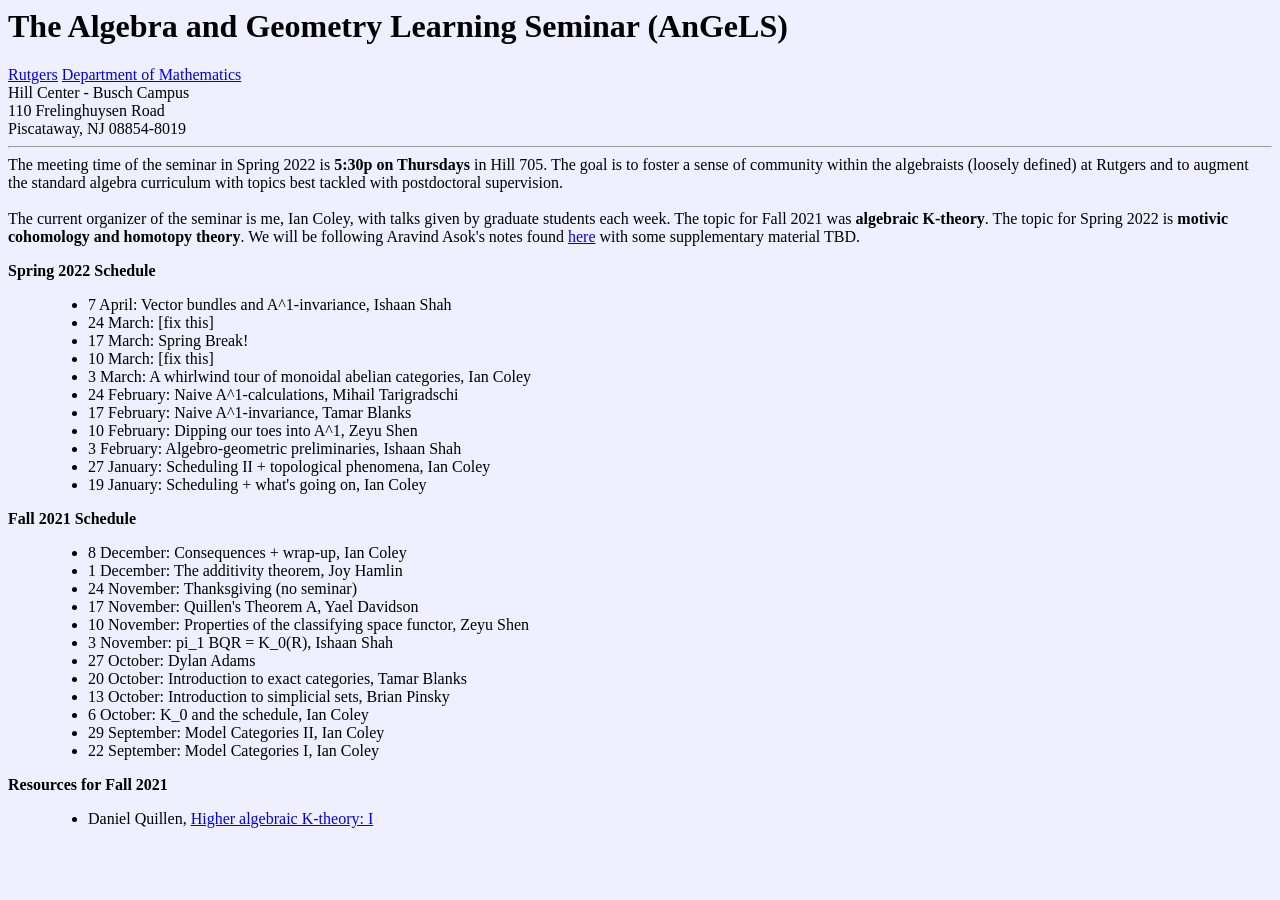
==== angels.html @ 4a5a3100 "Initial commit" ====
<!-- Go through all the generic content and replace with your own data. -->
<html>
<head>
<title>Rutgers Postdoc Colloquium</title> <!-- Change name, 4 places -->
<meta http-equiv="Content-Type" content="text/html; charset=iso-8859-1">
<meta name="author" content="Ian Coley"> <!-- Change name, 4 places -->
<!-- Special styles or stylesheet link come before mathnet.css -->
<style type="text/css"><!--
    .aboutme dt, .location { font-weight: bold; }
--></style>
<link href="/styles/mathnet.css" rel="stylesheet" type="text/css">
</head>

<body bgcolor="#EFEFFF">
<!-- For the following #include to work, the file must be called index.shtml -->
<!-- If you aren't using #include, call it index.html -->
<!--(if you want the banner and navigation bar remove all in parens)#include virtual="/styles/top.incl" -->

<!-- To reveal the valid-HTML icons, remove this line and the ending coment
<div style="text-align:right">
<a href="http://jigsaw.w3.org/css-validator/check/referer">
<img src="/images/valid-css.png" alt="Valid CSS"></a> 
<a href="http://validator.w3.org/check?uri=referer">
<img src="/images/valid-html40.png" alt="Valid HTML 4.0 Transitional"></a> 
</div>
    Ending comment, remove to reveal valid-HTML logo (and make SURE it passes!) -->

<h1>The Algebra and Geometry Learning Seminar (AnGeLS)</h1> <!-- Change name, 4 places -->
<div style="text-align: left">
<a href="https://www.rutgers.edu/">Rutgers</a>  <a href="https://www.math.rutgers.edu/">Department of Mathematics</a>
<br>Hill Center - Busch Campus
<br>110 Frelinghuysen Road
<br>Piscataway, NJ 08854-8019
</div>

<hr>

The meeting time of the seminar in Spring 2022 is <b>5:30p on Thursdays</b> in Hill 705. The goal is to foster a sense of community within the algebraists (loosely defined) at Rutgers and to augment the standard algebra curriculum with topics best tackled with postdoctoral supervision.<br><br>

The current organizer of the seminar is me, Ian Coley, with talks given by graduate students each week. The topic for Fall 2021 was <b>algebraic K-theory</b>. The topic for Spring 2022 is <b>motivic cohomology and homotopy theory</b>. We will be following Aravind Asok's notes found <a href="https://dornsife.usc.edu/assets/sites/1176/docs/PDF/MATH599.S16.pdf">here</a> with some supplementary material TBD.


<dl class=aboutme>
<dt>Spring 2022 Schedule
<dd><ul>
<li> 7 April: Vector bundles and A^1-invariance, Ishaan Shah
<li> 24 March: [fix this]
<li> 17 March: Spring Break!
<li> 10 March: [fix this]
<li> 3 March: A whirlwind tour of monoidal abelian categories, Ian Coley
<li> 24 February: Naive A^1-calculations, Mihail Tarigradschi
<li> 17 February: Naive A^1-invariance, Tamar Blanks
<li> 10 February: Dipping our toes into A^1, Zeyu Shen
<li> 3 February: Algebro-geometric preliminaries, Ishaan Shah
<li> 27 January: Scheduling II + topological phenomena, Ian Coley
<li> 19 January: Scheduling + what's going on, Ian Coley
</ul>

<dt>Fall 2021 Schedule
<dd><ul>
<li> 8 December: Consequences + wrap-up, Ian Coley
<li> 1 December: The additivity theorem, Joy Hamlin
<li> 24 November: Thanksgiving (no seminar)
<li> 17 November: Quillen's Theorem A, Yael Davidson
<li> 10 November: Properties of the classifying space functor, Zeyu Shen
<li> 3 November: pi_1 BQR = K_0(R), Ishaan Shah
<li> 27 October: Dylan Adams
<li> 20 October: Introduction to exact categories, Tamar Blanks
<li> 13 October: Introduction to simplicial sets, Brian Pinsky
<li> 6 October: K_0 and the schedule, Ian Coley
<li> 29 September: Model Categories II, Ian Coley
<li> 22 September: Model Categories I, Ian Coley
</ul>

<dt>Resources for Fall 2021
<dd><ul>
<li> Daniel Quillen, <a href="http://sma.epfl.ch/~hessbell/topo_alg/Quillen.pdf">Higher algebraic K-theory: I</a>
</ul>
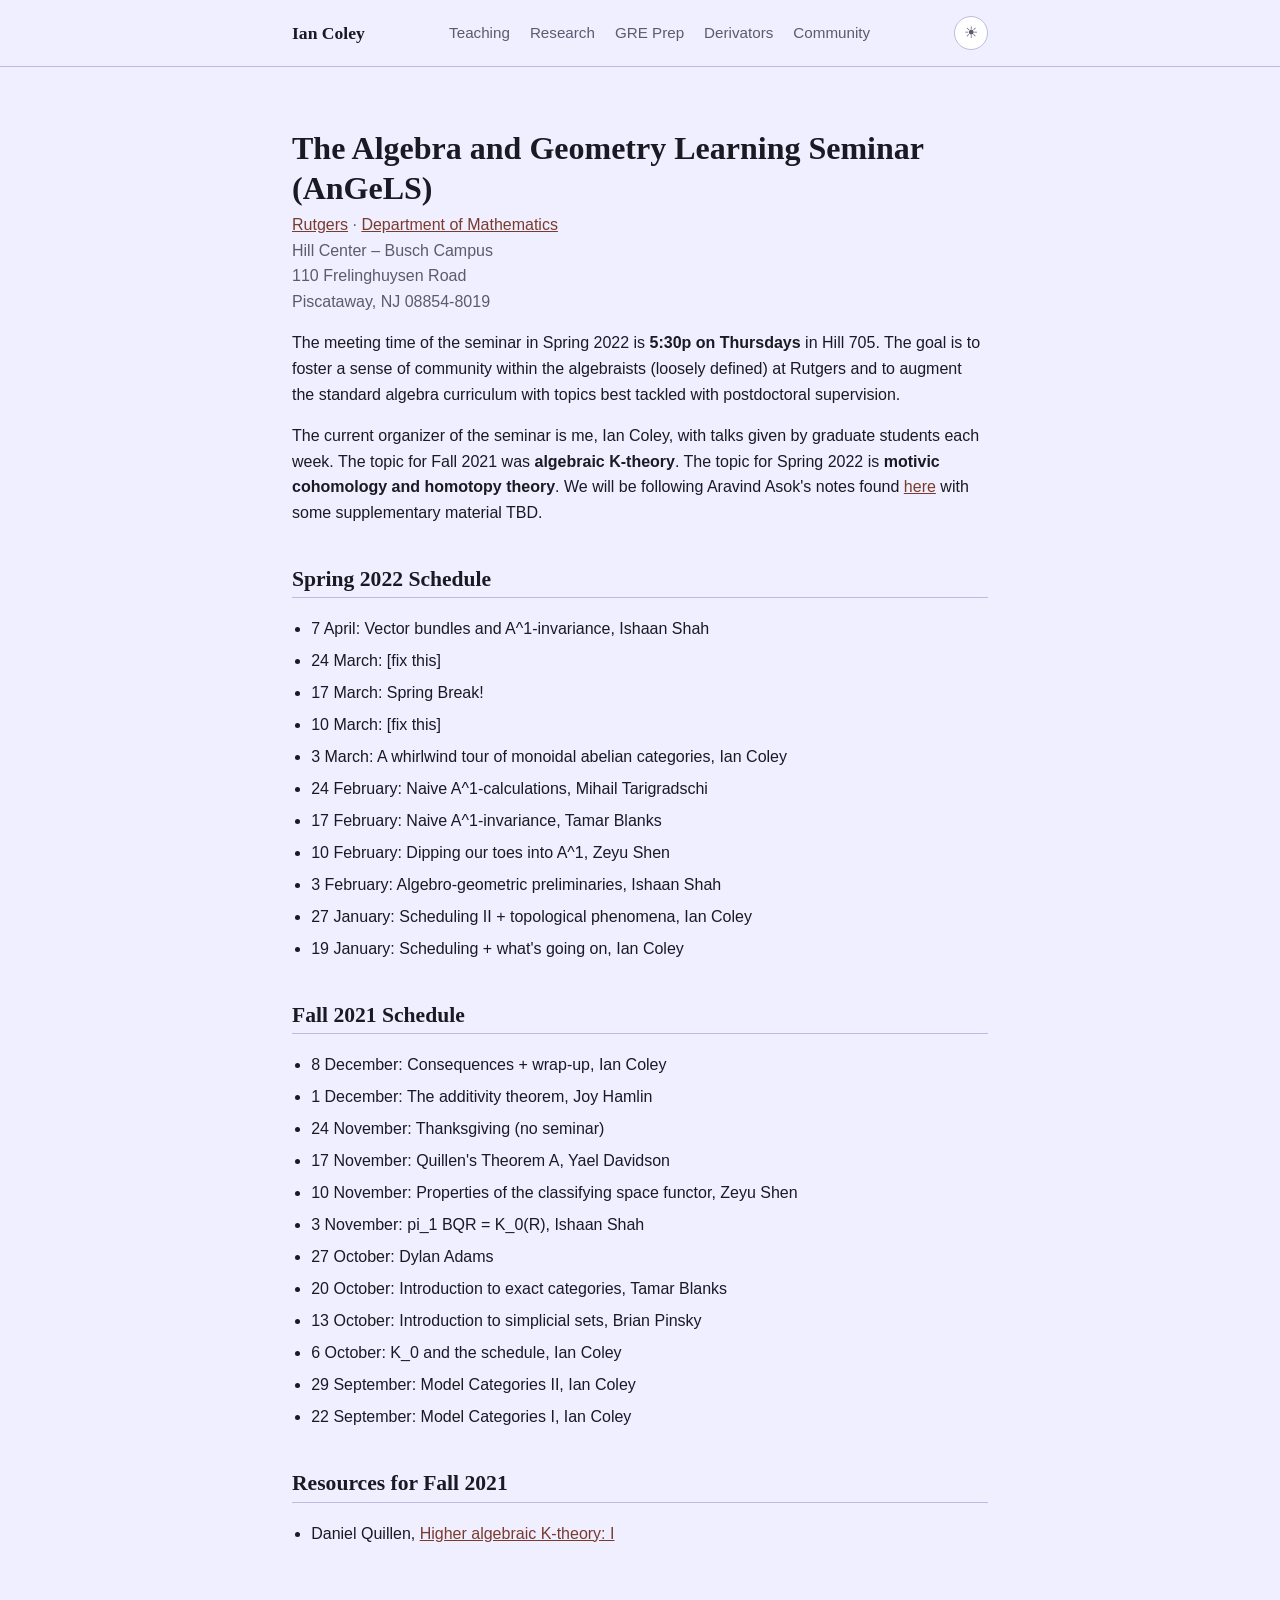
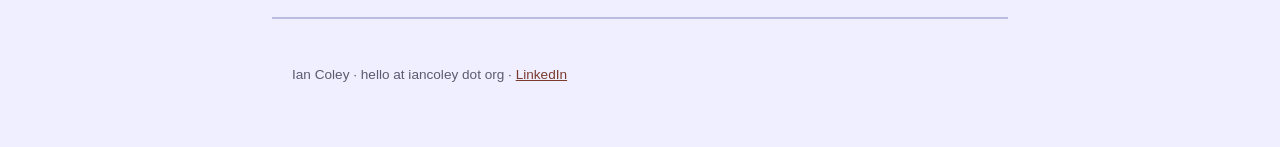
==== commit 29b9739c: "Ship the Eleventy redesign as the live site Replaces the old hand-written HTML with the built output" ====
--- a/angels.html
+++ b/angels.html
@@ -1,78 +1,112 @@
-<!-- Go through all the generic content and replace with your own data. -->
-<html>
+<!doctype html>
+<html lang="en">
 <head>
-<title>Rutgers Postdoc Colloquium</title> <!-- Change name, 4 places -->
-<meta http-equiv="Content-Type" content="text/html; charset=iso-8859-1">
-<meta name="author" content="Ian Coley"> <!-- Change name, 4 places -->
-<!-- Special styles or stylesheet link come before mathnet.css -->
-<style type="text/css"><!--
-    .aboutme dt, .location { font-weight: bold; }
---></style>
-<link href="/styles/mathnet.css" rel="stylesheet" type="text/css">
+<meta charset="utf-8">
+<meta name="viewport" content="width=device-width, initial-scale=1">
+<title>The Algebra and Geometry Learning Seminar (AnGeLS) · Ian Coley</title>
+<meta name="author" content="Ian Coley">
+
+<link rel="stylesheet" href="css/style.css?v=1787190725225">
+<script>
+(function () {
+  try {
+    var saved = localStorage.getItem("theme");
+    if (saved === "light" || saved === "dark") {
+      document.documentElement.dataset.theme = saved;
+    }
+  } catch (e) {}
+})();
+</script>
 </head>
+<body>
+<a class="skip-link" href="#main">Skip to content</a>
+<header class="site-header">
+  <nav class="site-nav">
+    <a class="brand" href="index.html">Ian Coley</a>
+    <div class="nav-links">
+      <a href="teaching.html">Teaching</a>
+      <a href="research.html">Research</a>
+      <a href="greprep.html">GRE Prep</a>
+      <a href="derivators.html">Derivators</a>
+      <a href="community.html">Community</a>
+    </div>
+    <button type="button" class="theme-toggle" id="theme-toggle" aria-label="Toggle dark mode">
+      <span class="icon-light" aria-hidden="true">&#9728;</span>
+      <span class="icon-dark" aria-hidden="true">&#9789;</span>
+    </button>
+  </nav>
+</header>
+<main id="main">
+<h1>The Algebra and Geometry Learning Seminar (AnGeLS)</h1>
+<p class="tagline"><a href="https://www.rutgers.edu/">Rutgers</a> &middot; <a href="https://www.math.rutgers.edu/">Department of Mathematics</a><br>
+Hill Center &ndash; Busch Campus<br>110 Frelinghuysen Road<br>Piscataway, NJ 08854-8019</p>
 
-<body bgcolor="#EFEFFF">
-<!-- For the following #include to work, the file must be called index.shtml -->
-<!-- If you aren't using #include, call it index.html -->
-<!--(if you want the banner and navigation bar remove all in parens)#include virtual="/styles/top.incl" -->
+<p>The meeting time of the seminar in Spring 2022 is <strong>5:30p on Thursdays</strong> in Hill 705. The goal is to foster a sense of community within the algebraists (loosely defined) at Rutgers and to augment the standard algebra curriculum with topics best tackled with postdoctoral supervision.</p>
 
-<!-- To reveal the valid-HTML icons, remove this line and the ending coment
-<div style="text-align:right">
-<a href="http://jigsaw.w3.org/css-validator/check/referer">
-<img src="/images/valid-css.png" alt="Valid CSS"></a> 
-<a href="http://validator.w3.org/check?uri=referer">
-<img src="/images/valid-html40.png" alt="Valid HTML 4.0 Transitional"></a> 
-</div>
-    Ending comment, remove to reveal valid-HTML logo (and make SURE it passes!) -->
+<p>The current organizer of the seminar is me, Ian Coley, with talks given by graduate students each week. The topic for Fall 2021 was <strong>algebraic K-theory</strong>. The topic for Spring 2022 is <strong>motivic cohomology and homotopy theory</strong>. We will be following Aravind Asok's notes found <a href="https://dornsife.usc.edu/assets/sites/1176/docs/PDF/MATH599.S16.pdf">here</a> with some supplementary material TBD.</p>
 
-<h1>The Algebra and Geometry Learning Seminar (AnGeLS)</h1> <!-- Change name, 4 places -->
-<div style="text-align: left">
-<a href="https://www.rutgers.edu/">Rutgers</a>  <a href="https://www.math.rutgers.edu/">Department of Mathematics</a>
-<br>Hill Center - Busch Campus
-<br>110 Frelinghuysen Road
-<br>Piscataway, NJ 08854-8019
-</div>
+<section>
+  <h2>Spring 2022 Schedule</h2>
+  <ul class="item-list">
+    <li>7 April: Vector bundles and A^1-invariance, Ishaan Shah</li>
+    <li>24 March: [fix this]</li>
+    <li>17 March: Spring Break!</li>
+    <li>10 March: [fix this]</li>
+    <li>3 March: A whirlwind tour of monoidal abelian categories, Ian Coley</li>
+    <li>24 February: Naive A^1-calculations, Mihail Tarigradschi</li>
+    <li>17 February: Naive A^1-invariance, Tamar Blanks</li>
+    <li>10 February: Dipping our toes into A^1, Zeyu Shen</li>
+    <li>3 February: Algebro-geometric preliminaries, Ishaan Shah</li>
+    <li>27 January: Scheduling II + topological phenomena, Ian Coley</li>
+    <li>19 January: Scheduling + what's going on, Ian Coley</li>
+  </ul>
+</section>
 
-<hr>
+<section>
+  <h2>Fall 2021 Schedule</h2>
+  <ul class="item-list">
+    <li>8 December: Consequences + wrap-up, Ian Coley</li>
+    <li>1 December: The additivity theorem, Joy Hamlin</li>
+    <li>24 November: Thanksgiving (no seminar)</li>
+    <li>17 November: Quillen's Theorem A, Yael Davidson</li>
+    <li>10 November: Properties of the classifying space functor, Zeyu Shen</li>
+    <li>3 November: pi_1 BQR = K_0(R), Ishaan Shah</li>
+    <li>27 October: Dylan Adams</li>
+    <li>20 October: Introduction to exact categories, Tamar Blanks</li>
+    <li>13 October: Introduction to simplicial sets, Brian Pinsky</li>
+    <li>6 October: K_0 and the schedule, Ian Coley</li>
+    <li>29 September: Model Categories II, Ian Coley</li>
+    <li>22 September: Model Categories I, Ian Coley</li>
+  </ul>
+</section>
 
-The meeting time of the seminar in Spring 2022 is <b>5:30p on Thursdays</b> in Hill 705. The goal is to foster a sense of community within the algebraists (loosely defined) at Rutgers and to augment the standard algebra curriculum with topics best tackled with postdoctoral supervision.<br><br>
+<section>
+  <h2>Resources for Fall 2021</h2>
+  <ul class="item-list">
+    <li>Daniel Quillen, <a href="http://sma.epfl.ch/~hessbell/topo_alg/Quillen.pdf">Higher algebraic K-theory: I</a></li>
+  </ul>
+</section>
 
-The current organizer of the seminar is me, Ian Coley, with talks given by graduate students each week. The topic for Fall 2021 was <b>algebraic K-theory</b>. The topic for Spring 2022 is <b>motivic cohomology and homotopy theory</b>. We will be following Aravind Asok's notes found <a href="https://dornsife.usc.edu/assets/sites/1176/docs/PDF/MATH599.S16.pdf">here</a> with some supplementary material TBD.
+</main>
+<footer class="site-footer">
+  <p>Ian Coley &middot; hello at iancoley dot org &middot; <a href="https://www.linkedin.com/in/iacoley/">LinkedIn</a></p>
+</footer>
+<script>
+(function () {
+  var root = document.documentElement;
+  var btn = document.getElementById("theme-toggle");
+  var prefersDark = window.matchMedia("(prefers-color-scheme: dark)");
 
+  function currentTheme() {
+    return root.dataset.theme || (prefersDark.matches ? "dark" : "light");
+  }
 
-<dl class=aboutme>
-<dt>Spring 2022 Schedule
-<dd><ul>
-<li> 7 April: Vector bundles and A^1-invariance, Ishaan Shah
-<li> 24 March: [fix this]
-<li> 17 March: Spring Break!
-<li> 10 March: [fix this]
-<li> 3 March: A whirlwind tour of monoidal abelian categories, Ian Coley
-<li> 24 February: Naive A^1-calculations, Mihail Tarigradschi
-<li> 17 February: Naive A^1-invariance, Tamar Blanks
-<li> 10 February: Dipping our toes into A^1, Zeyu Shen
-<li> 3 February: Algebro-geometric preliminaries, Ishaan Shah
-<li> 27 January: Scheduling II + topological phenomena, Ian Coley
-<li> 19 January: Scheduling + what's going on, Ian Coley
-</ul>
-
-<dt>Fall 2021 Schedule
-<dd><ul>
-<li> 8 December: Consequences + wrap-up, Ian Coley
-<li> 1 December: The additivity theorem, Joy Hamlin
-<li> 24 November: Thanksgiving (no seminar)
-<li> 17 November: Quillen's Theorem A, Yael Davidson
-<li> 10 November: Properties of the classifying space functor, Zeyu Shen
-<li> 3 November: pi_1 BQR = K_0(R), Ishaan Shah
-<li> 27 October: Dylan Adams
-<li> 20 October: Introduction to exact categories, Tamar Blanks
-<li> 13 October: Introduction to simplicial sets, Brian Pinsky
-<li> 6 October: K_0 and the schedule, Ian Coley
-<li> 29 September: Model Categories II, Ian Coley
-<li> 22 September: Model Categories I, Ian Coley
-</ul>
-
-<dt>Resources for Fall 2021
-<dd><ul>
-<li> Daniel Quillen, <a href="http://sma.epfl.ch/~hessbell/topo_alg/Quillen.pdf">Higher algebraic K-theory: I</a>
-</ul>
+  btn.addEventListener("click", function () {
+    var next = currentTheme() === "dark" ? "light" : "dark";
+    root.dataset.theme = next;
+    try { localStorage.setItem("theme", next); } catch (e) {}
+  });
+})();
+</script>
+</body>
+</html>
--- a/css/style.css
+++ b/css/style.css
@@ -0,0 +1,236 @@
+:root {
+  --bg: #efefff;
+  --fg: #1a1a24;
+  --muted: #5b5b70;
+  --accent: #7a3b2e;
+  --border: #bcbce0;
+  --card-bg: #ffffff;
+  --max-width: 46rem;
+  --font-sans: -apple-system, BlinkMacSystemFont, "Segoe UI", Roboto, Helvetica, Arial, sans-serif;
+  --font-serif: "Iowan Old Style", "Palatino Linotype", Palatino, Georgia, serif;
+}
+
+@media (prefers-color-scheme: dark) {
+  :root:not([data-theme="light"]) {
+    --bg: #14141f;
+    --fg: #e6e6f0;
+    --muted: #9a9ab0;
+    --accent: #e2a084;
+    --border: #2a2a3d;
+    --card-bg: #1c1c2b;
+  }
+}
+
+:root[data-theme="dark"] {
+  --bg: #14141f;
+  --fg: #e6e6f0;
+  --muted: #9a9ab0;
+  --accent: #e2a084;
+  --border: #2a2a3d;
+  --card-bg: #1c1c2b;
+}
+
+* { box-sizing: border-box; }
+
+html { color-scheme: light dark; }
+
+body {
+  margin: 0;
+  background: var(--bg);
+  color: var(--fg);
+  font-family: var(--font-sans);
+  line-height: 1.6;
+  -webkit-font-smoothing: antialiased;
+}
+
+.skip-link {
+  position: absolute;
+  left: -999px;
+  top: 0;
+  background: var(--accent);
+  color: #fff;
+  padding: 0.5em 1em;
+  z-index: 10;
+}
+.skip-link:focus { left: 0; }
+
+.site-header {
+  border-bottom: 1px solid var(--border);
+  position: sticky;
+  top: 0;
+  background: var(--bg);
+  z-index: 5;
+}
+
+.site-nav {
+  max-width: var(--max-width);
+  margin: 0 auto;
+  padding: 1rem 1.25rem;
+  display: flex;
+  justify-content: space-between;
+  align-items: center;
+  flex-wrap: wrap;
+  gap: 0.5rem 1rem;
+}
+
+.brand {
+  font-family: var(--font-serif);
+  font-weight: 700;
+  font-size: 1.1rem;
+  color: var(--fg);
+  text-decoration: none;
+}
+
+.nav-links { display: flex; gap: 1.25rem; flex-wrap: wrap; }
+
+.nav-links a {
+  color: var(--muted);
+  text-decoration: none;
+  font-size: 0.95rem;
+}
+.nav-links a:hover { color: var(--accent); }
+
+.theme-toggle {
+  border: 1px solid var(--border);
+  background: var(--card-bg);
+  color: var(--muted);
+  border-radius: 999px;
+  width: 2.1rem;
+  height: 2.1rem;
+  line-height: 1;
+  font-size: 1rem;
+  cursor: pointer;
+  display: inline-flex;
+  align-items: center;
+  justify-content: center;
+}
+.theme-toggle:hover { color: var(--accent); border-color: var(--accent); }
+.theme-toggle .icon-dark { display: none; }
+:root[data-theme="dark"] .theme-toggle .icon-light { display: none; }
+:root[data-theme="dark"] .theme-toggle .icon-dark { display: inline; }
+@media (prefers-color-scheme: dark) {
+  :root:not([data-theme="light"]) .theme-toggle .icon-light { display: none; }
+  :root:not([data-theme="light"]) .theme-toggle .icon-dark { display: inline; }
+}
+
+main {
+  max-width: var(--max-width);
+  margin: 0 auto;
+  padding: 2.5rem 1.25rem 4rem;
+}
+
+h1, h2, h3 {
+  font-family: var(--font-serif);
+  line-height: 1.25;
+}
+
+h1 { font-size: 2rem; margin-bottom: 0.25rem; }
+h2 { font-size: 1.35rem; margin-top: 2.5rem; border-bottom: 1px solid var(--border); padding-bottom: 0.3rem; }
+h3 { font-size: 1.05rem; margin-bottom: 0.3rem; }
+
+a { color: var(--accent); }
+
+.tagline {
+  color: var(--muted);
+  margin-top: 0;
+}
+
+.profile {
+  display: flex;
+  gap: 1.5rem;
+  align-items: flex-start;
+  flex-wrap: wrap;
+  margin-bottom: 1rem;
+}
+
+.profile-photo {
+  width: 9rem;
+  height: 9rem;
+  object-fit: cover;
+  border-radius: 0.75rem;
+  border: 1px solid var(--border);
+}
+
+.profile-text { flex: 1; min-width: 14rem; }
+
+.profile-text h1 { margin-top: 0; }
+
+.contact { color: var(--muted); font-size: 0.95rem; }
+
+.callout {
+  background: var(--card-bg);
+  border: 1px solid var(--border);
+  border-radius: 0.5rem;
+  padding: 1rem 1.25rem;
+  margin: 1.5rem 0;
+  font-size: 0.95rem;
+}
+
+.section-cards {
+  display: grid;
+  grid-template-columns: repeat(auto-fit, minmax(14rem, 1fr));
+  gap: 1rem;
+  margin: 2rem 0;
+}
+
+.section-card {
+  display: block;
+  background: var(--card-bg);
+  border: 1px solid var(--border);
+  border-radius: 0.75rem;
+  padding: 1.25rem 1.5rem;
+  text-decoration: none;
+  color: var(--fg);
+  transition: border-color 0.15s ease;
+}
+
+.section-card:hover { border-color: var(--accent); }
+
+.section-card h2 {
+  margin-top: 0;
+  border-bottom: none;
+  padding-bottom: 0;
+  color: var(--fg);
+}
+
+.section-card p {
+  margin: 0.25rem 0 0;
+  color: var(--muted);
+  font-size: 0.95rem;
+}
+
+.aside-image {
+  max-width: 12rem;
+  width: 100%;
+  height: auto;
+  flex-shrink: 0;
+  border-radius: 0.5rem;
+  border: 1px solid var(--border);
+}
+
+ul.plain, dl.section-list {
+  padding-left: 0;
+  list-style: none;
+  margin: 0;
+}
+
+ul.item-list { padding-left: 1.2rem; margin: 0.5rem 0 0; }
+ul.item-list li { margin-bottom: 0.4rem; }
+
+.section-list dt {
+  font-weight: 600;
+  margin-top: 0.25rem;
+}
+
+.meta { color: var(--muted); font-size: 0.9rem; }
+
+.site-footer {
+  max-width: var(--max-width);
+  margin: 0 auto;
+  padding: 2rem 1.25rem 3rem;
+  color: var(--muted);
+  font-size: 0.85rem;
+  border-top: 2px solid var(--border);
+}
+
+hr { border: none; border-top: 1px solid var(--border); margin: 2rem 0; }
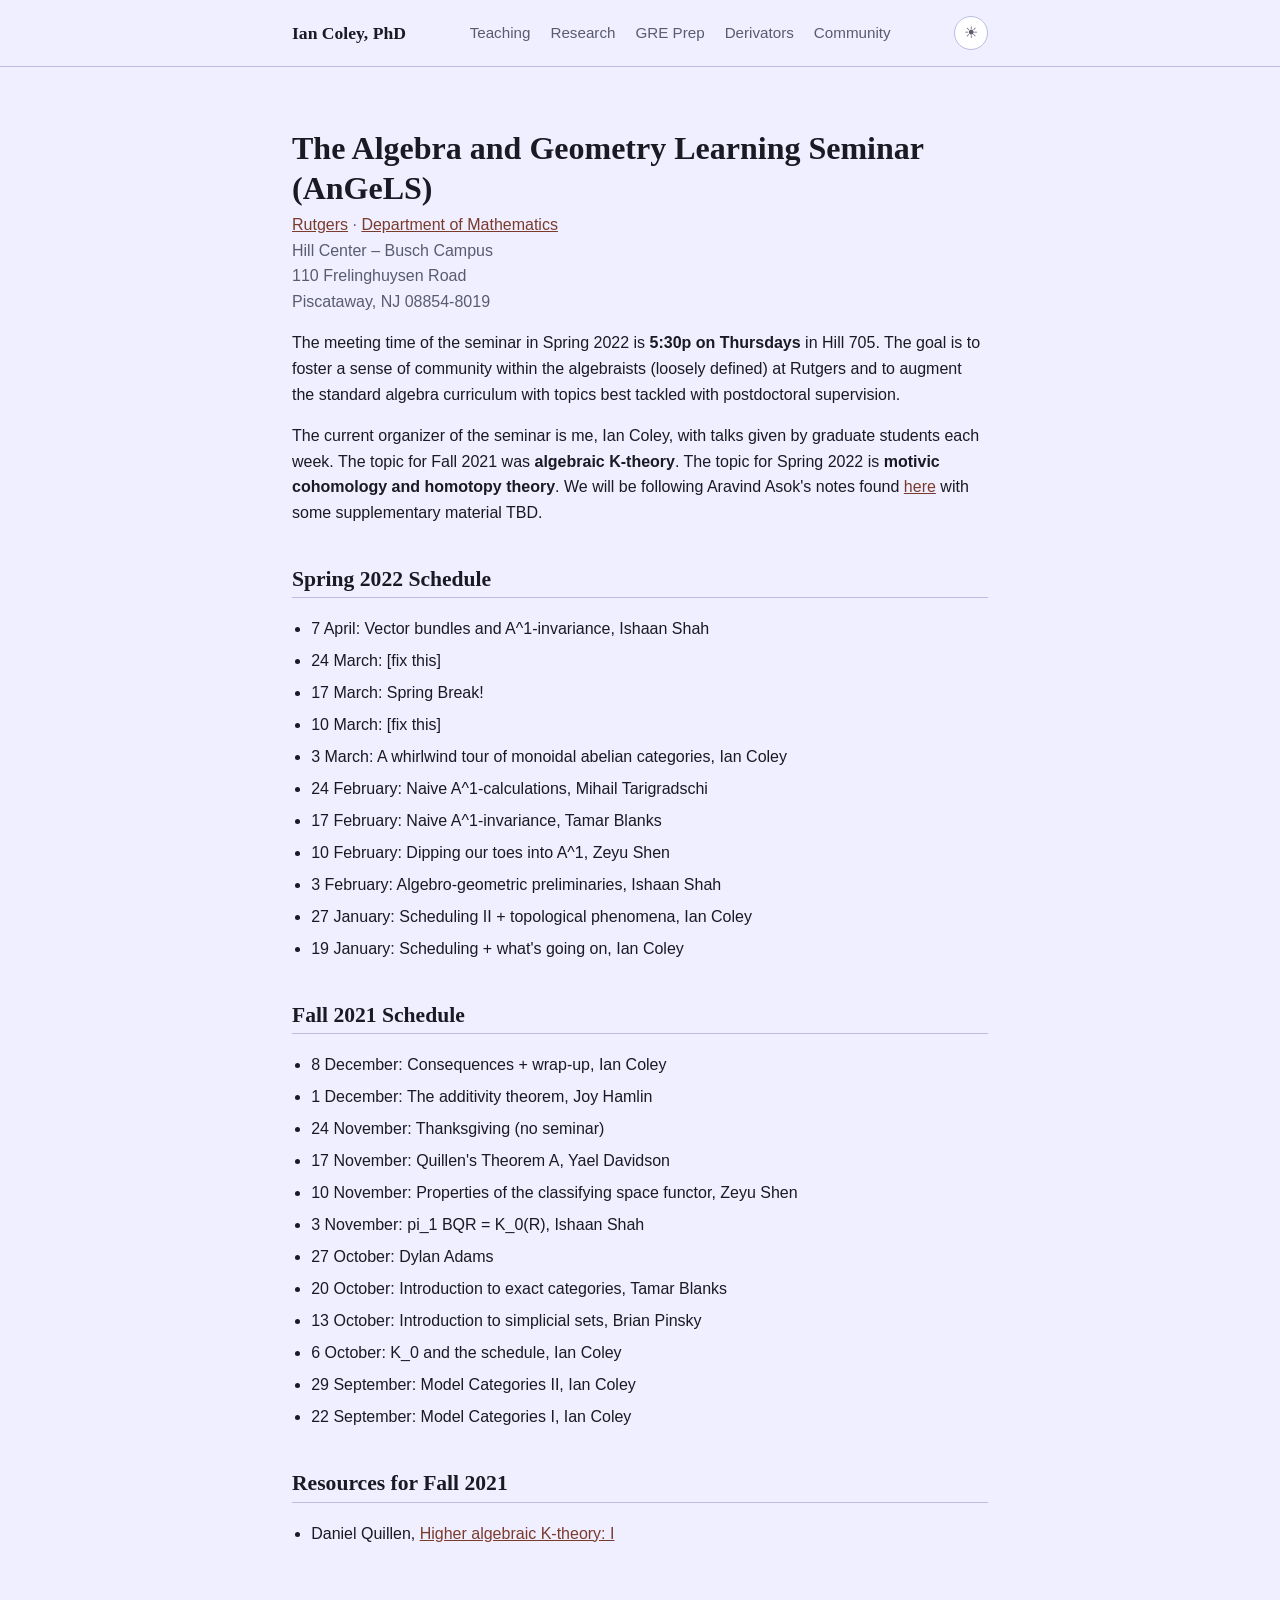
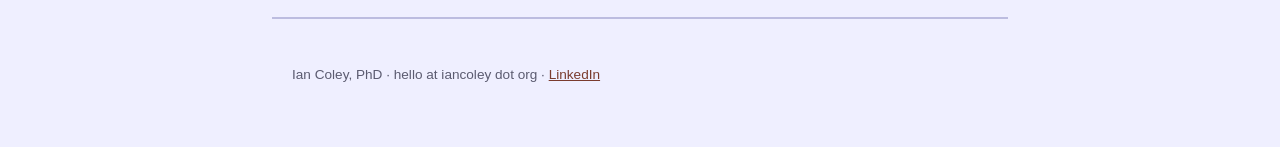
==== commit 618d4b99: "Add , PhD after site-wide nav brand and footer name" ====
--- a/angels.html
+++ b/angels.html
@@ -22,7 +22,7 @@
 <a class="skip-link" href="#main">Skip to content</a>
 <header class="site-header">
   <nav class="site-nav">
-    <a class="brand" href="index.html">Ian Coley</a>
+    <a class="brand" href="index.html">Ian Coley, PhD</a>
     <div class="nav-links">
       <a href="teaching.html">Teaching</a>
       <a href="research.html">Research</a>
@@ -89,7 +89,7 @@
 
 </main>
 <footer class="site-footer">
-  <p>Ian Coley &middot; hello at iancoley dot org &middot; <a href="https://www.linkedin.com/in/iacoley/">LinkedIn</a></p>
+  <p>Ian Coley, PhD &middot; hello at iancoley dot org &middot; <a href="https://www.linkedin.com/in/iacoley/">LinkedIn</a></p>
 </footer>
 <script>
 (function () {
